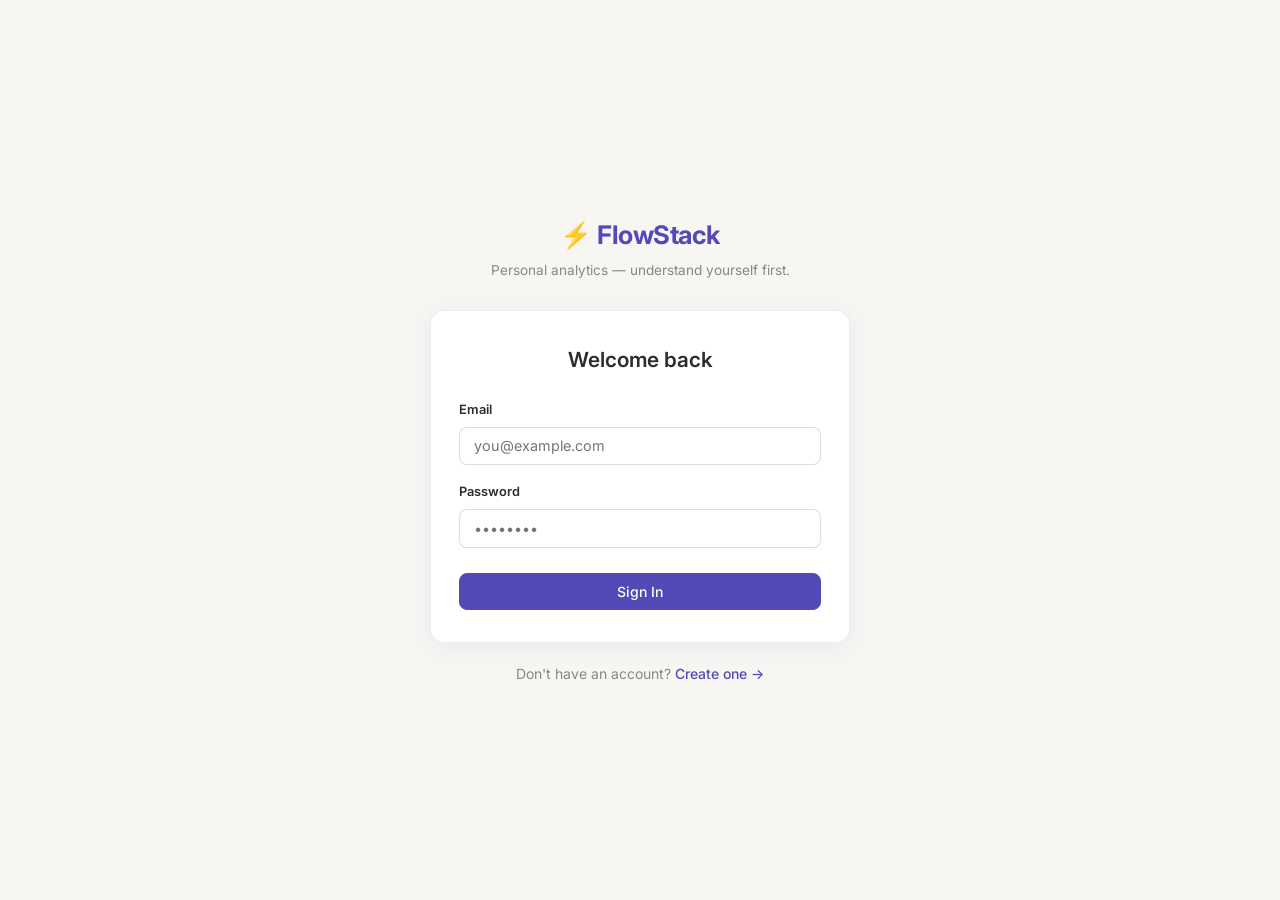
==== index.html @ 976900f7 "added all files" ====
<!DOCTYPE html>
<html lang="en">
<head>
    <meta charset="UTF-8">
    <meta name="viewport" content="width=device-width, initial-scale=1.0">
    <meta name="description" content="FlowStack — Personal Analytics Platform. Build habits, track focus, log decisions.">
    <title>FlowStack — Personal Analytics</title>
    <meta http-equiv="refresh" content="0; url=frontend/login.html">
    <style>
        body { margin: 0; font-family: system-ui, sans-serif; background: #0D0C12; color: #E8E7F0;
               display: flex; align-items: center; justify-content: center; height: 100vh; text-align: center; }
        a { color: #7F77DD; }
    </style>
</head>
<body>
    <div>
        <div style="font-size:2rem;margin-bottom:.5rem">⚡</div>
        <p>Redirecting to <a href="frontend/login.html">FlowStack</a>…</p>
    </div>
    <script>window.location.replace('frontend/login.html');</script>
</body>
</html>
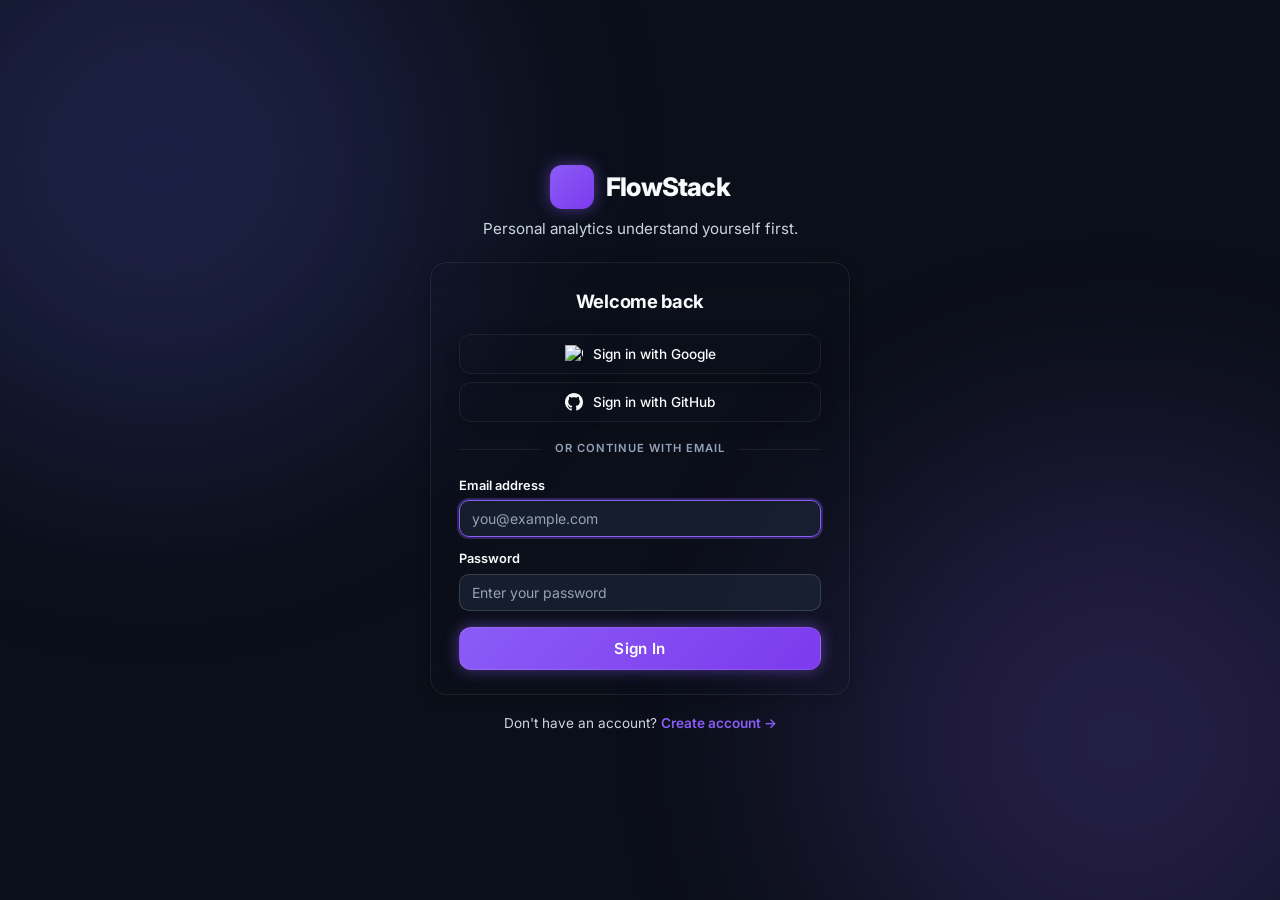
==== commit 673ebfd4: "modified some error, deleted some files and added some files" ====
--- a/index.html
+++ b/index.html
@@ -3,8 +3,8 @@
 <head>
     <meta charset="UTF-8">
     <meta name="viewport" content="width=device-width, initial-scale=1.0">
-    <meta name="description" content="FlowStack — Personal Analytics Platform. Build habits, track focus, log decisions.">
-    <title>FlowStack — Personal Analytics</title>
+    <meta name="description" content="FlowStack Personal Analytics Platform. Build habits, track focus, log decisions.">
+    <title>FlowStack Personal Analytics</title>
     <meta http-equiv="refresh" content="0; url=frontend/login.html">
     <style>
         body { margin: 0; font-family: system-ui, sans-serif; background: #0D0C12; color: #E8E7F0;
